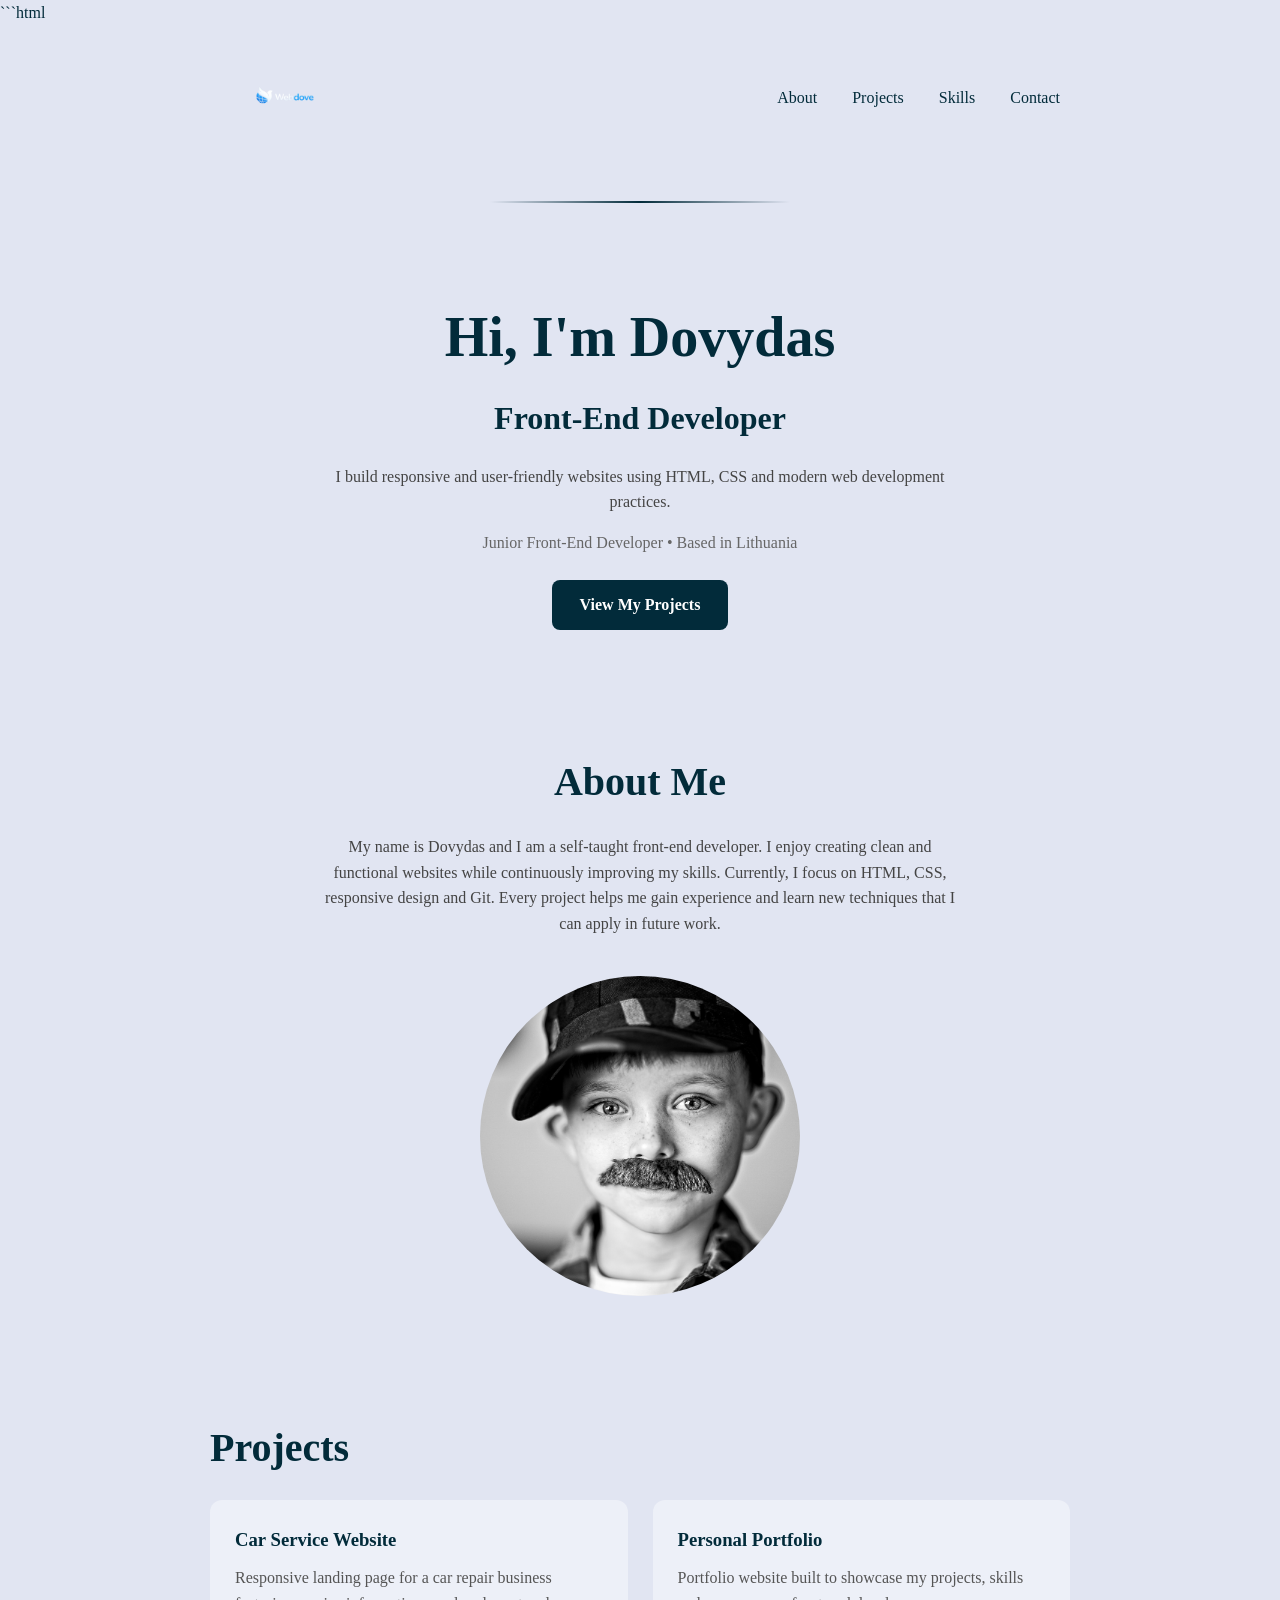
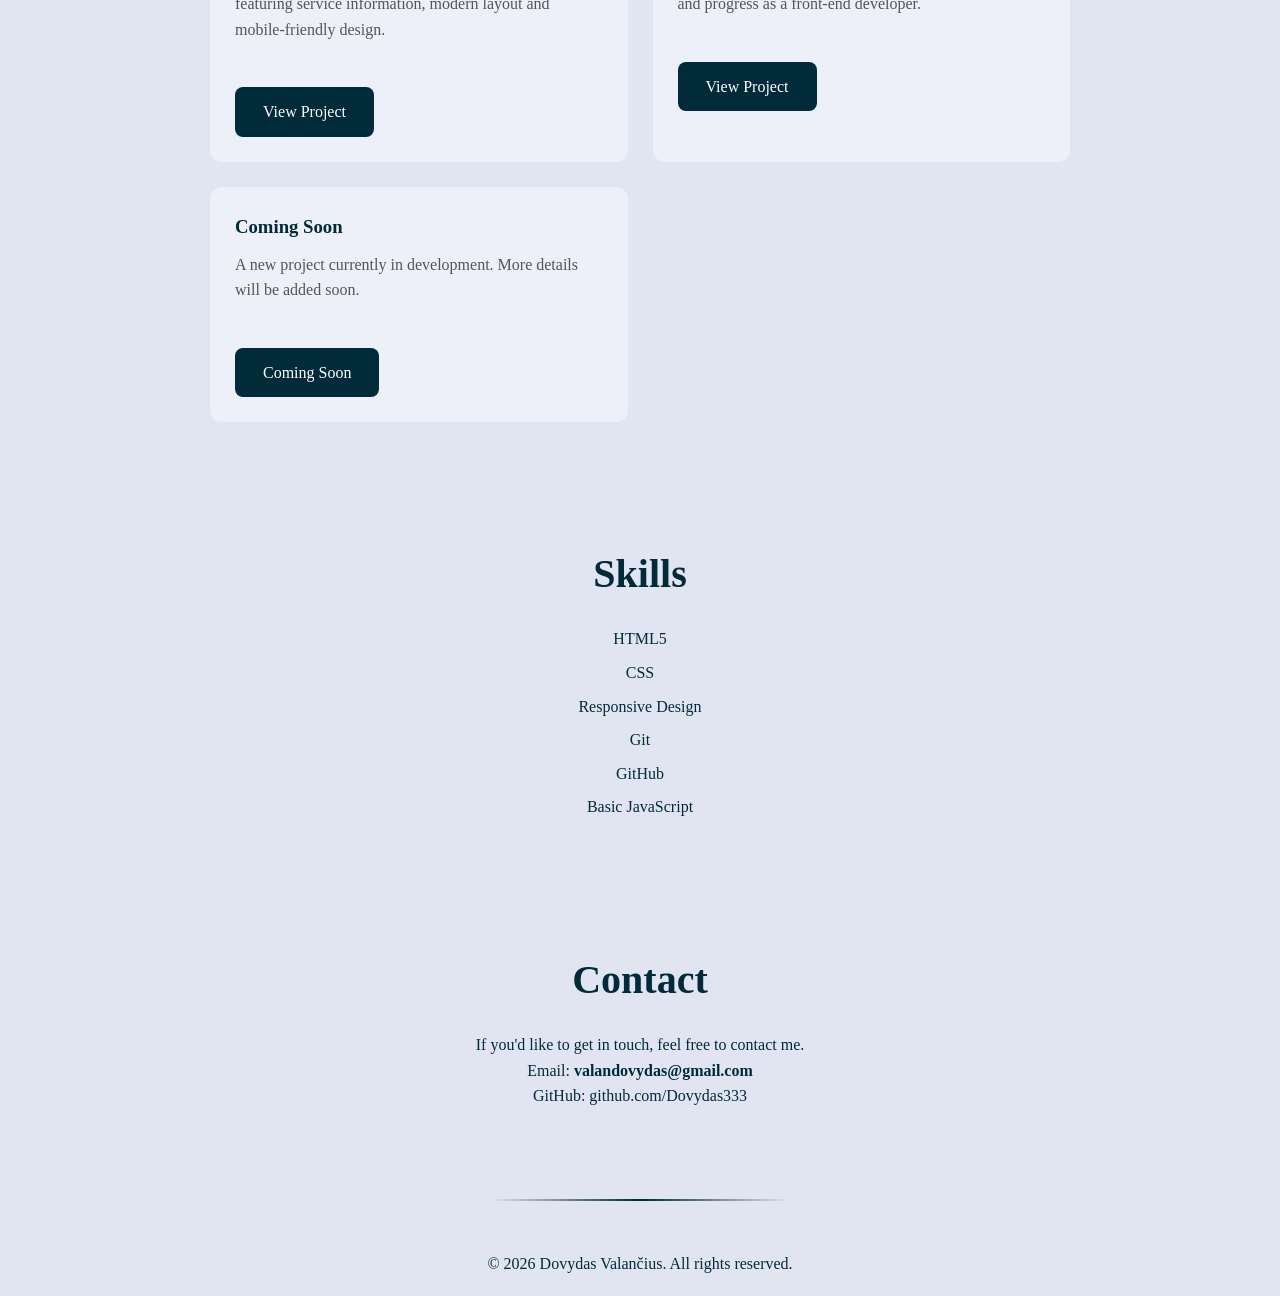
==== index.html @ 3515fc51 "Add files via upload" ====
```html
<!DOCTYPE html>
<html lang="en">
<head>
  <meta charset="UTF-8">
  <meta name="author" content="Dovydas Valančius">
  <meta name="viewport" content="width=device-width, initial-scale=1.0">

  <title>Dovydas Valančius | Front-End Developer</title>

  <link rel="icon" href="webdove.png" type="image/png">
  <link rel="stylesheet" href="styles.css">
</head>

<body>

  <header class="header">
    <div class="wrapper">
      <nav aria-label="Main navigation">

        <a href="#" class="logo">
          <img src="webdove.png" id="webdove" alt="Webdove logo">
        </a>

        <ul>
          <li><a href="#about">About</a></li>
          <li><a href="#projects">Projects</a></li>
          <li><a href="#skills">Skills</a></li>
          <li><a href="#contact">Contact</a></li>
        </ul>

      </nav>
    </div>
  </header>

  <hr>

  <section class="hero">
    <div class="wrapper">

      <h1>Hi, I'm Dovydas</h1>

      <h2>Front-End Developer</h2>

      <p class="hero1">
        I build responsive and user-friendly websites using HTML, CSS and modern web development practices.
      </p>

      <p class="status">
        Junior Front-End Developer • Based in Lithuania
      </p>

      <a href="#projects" class="btn">
        <strong>View My Projects</strong>
      </a>

    </div>
  </section>

  <section id="about" class="about">
    <div class="wrapper">

      <h2>About Me</h2>

      <p class="aboutme">
        My name is Dovydas and I am a self-taught front-end developer.
        I enjoy creating clean and functional websites while continuously improving
        my skills. Currently, I focus on HTML, CSS, responsive design and Git.
        Every project helps me gain experience and learn new techniques that I can
        apply in future work.
      </p>

      <img src="profiline.jpg" id="profiline" alt="Dovydas Valančius">

    </div>
  </section>

  <section id="projects" class="projects">
    <div class="wrapper">

      <h2 class="projects1">Projects</h2>

      <div class="project-grid">

        <article class="project-card">

          <h3 class="projektas">Car Service Website</h3>

          <p class="description">
            Responsive landing page for a car repair business featuring service
            information, modern layout and mobile-friendly design.
          </p>

          <a href="projects/carfix/index.html" target="_blank" class="btn small">
            View Project
          </a>

        </article>

        <article class="project-card">

          <h3 class="projektas">Personal Portfolio</h3>

          <p class="description">
            Portfolio website built to showcase my projects, skills and progress
            as a front-end developer.
          </p>

          <a href="#" class="btn small">
            View Project
          </a>

        </article>

        <article class="project-card">

          <h3 class="projektas">Coming Soon</h3>

          <p class="description">
            A new project currently in development. More details will be added soon.
          </p>

          <a href="#" class="btn small">
            Coming Soon
          </a>

        </article>

      </div>

    </div>
  </section>

  <section id="skills" class="skills">
    <div class="wrapper">

      <h2 class="skills1">Skills</h2>

      <ul class="skills-list">
        <li>HTML5</li>
        <li>CSS</li>
        <li>Responsive Design</li>
        <li>Git</li>
        <li>GitHub</li>
        <li>Basic JavaScript</li>
      </ul>

    </div>
  </section>

  <section id="contact" class="contact">
    <div class="wrapper">

      <h2>Contact</h2>

      <p>
        If you'd like to get in touch, feel free to contact me.
      </p>

      <p>
        Email:
        <strong>valandovydas@gmail.com</strong>
      </p>

      <p>
        GitHub:
        <a href="https://github.com/Dovydas333" target="_blank">
          github.com/Dovydas333
        </a>
      </p>

    </div>
  </section>

  <hr>

  <footer class="footer">
    <div class="wrapper">
      <p>© 2026 Dovydas Valančius. All rights reserved.</p>
    </div>
  </footer>

</body>
</html>
---- styles.css ----
* {
  box-sizing: border-box;
  margin: 0;
  padding: 0;
}

body {
  font-family: Georgia, serif;
  background: #e1e5f2;
  color: #022b3a;
  line-height: 1.6;
}

a {
  text-decoration: none;
  color: inherit;
}

ul {
  list-style: none;
}

img {
  display: block;
  max-width: 100%;
}

.wrapper {
  max-width: 900px;
  margin: 0 auto;
  padding: 0 20px;
}

header {
  padding: 20px 0;
}

nav {
  display: flex;
  justify-content: space-between;
  align-items: center;
}

nav ul {
  display: flex;
  gap: 15px;
}

nav a {
  padding: 6px 10px;
  border-radius: 5px;
  transition: 0.2s;
}

nav a:hover {
  background: #022b3a;
  color: white;
}

#webdove {
  width: 140px;
}

section {
  padding: 60px 0;
}

.hero {
  text-align: center;
}

.hero h1 {
  font-size: 3.5rem;
  margin-bottom: 10px;
}

.hero h2 {
  font-size: 2rem;
  margin-bottom: 20px;
}

.hero1,
.aboutme {
  max-width: 650px;
  margin: 0 auto;
  color: #444;
}

.status {
  margin-top: 15px;
  color: #666;
}

.btn {
  display: inline-block;
  margin-top: 25px;
  padding: 12px 28px;
  background: #022b3a;
  color: white;
  border-radius: 8px;
  transition: 0.2s;
}

.btn:hover {
  transform: translateY(-2px);
}

.about {
  text-align: center;
}

.about h2,
.projects1,
.skills1,
.contact h2 {
  font-size: 2.5rem;
  margin-bottom: 20px;
}

#profiline {
  width: 320px;
  height: 320px;
  object-fit: cover;
  border-radius: 50%;
  margin: 40px auto 0;
}

.project-grid {
  display: grid;
  grid-template-columns: repeat(auto-fit, minmax(280px, 1fr));
  gap: 25px;
}

.project-card {
  padding: 25px;
  border-radius: 12px;
  background: rgba(255,255,255,0.4);
  transition: 0.2s;
}

.project-card:hover {
  transform: translateY(-4px);
}

.projektas {
  margin-bottom: 10px;
}

.description {
  color: #555;
  margin-bottom: 20px;
}

.skills {
  text-align: center;
}

.skills-list li {
  margin: 8px 0;
}

.contact {
  text-align: center;
}

.footer {
  text-align: center;
  padding: 20px 0;
}

hr {
  border: 0;
  height: 2px;
  width: 300px;
  margin: 30px auto;
  background: linear-gradient(
    to right,
    transparent,
    #022b3a,
    transparent
  );
}

@media (max-width: 600px) {
  nav {
    flex-direction: column;
    gap: 20px;
  }

  nav ul {
    flex-direction: column;
    text-align: center;
  }

  .hero h1 {
    font-size: 2.5rem;
  }

  .hero h2 {
    font-size: 1.6rem;
  }

  #profiline {
    width: 240px;
    height: 240px;
  }
}
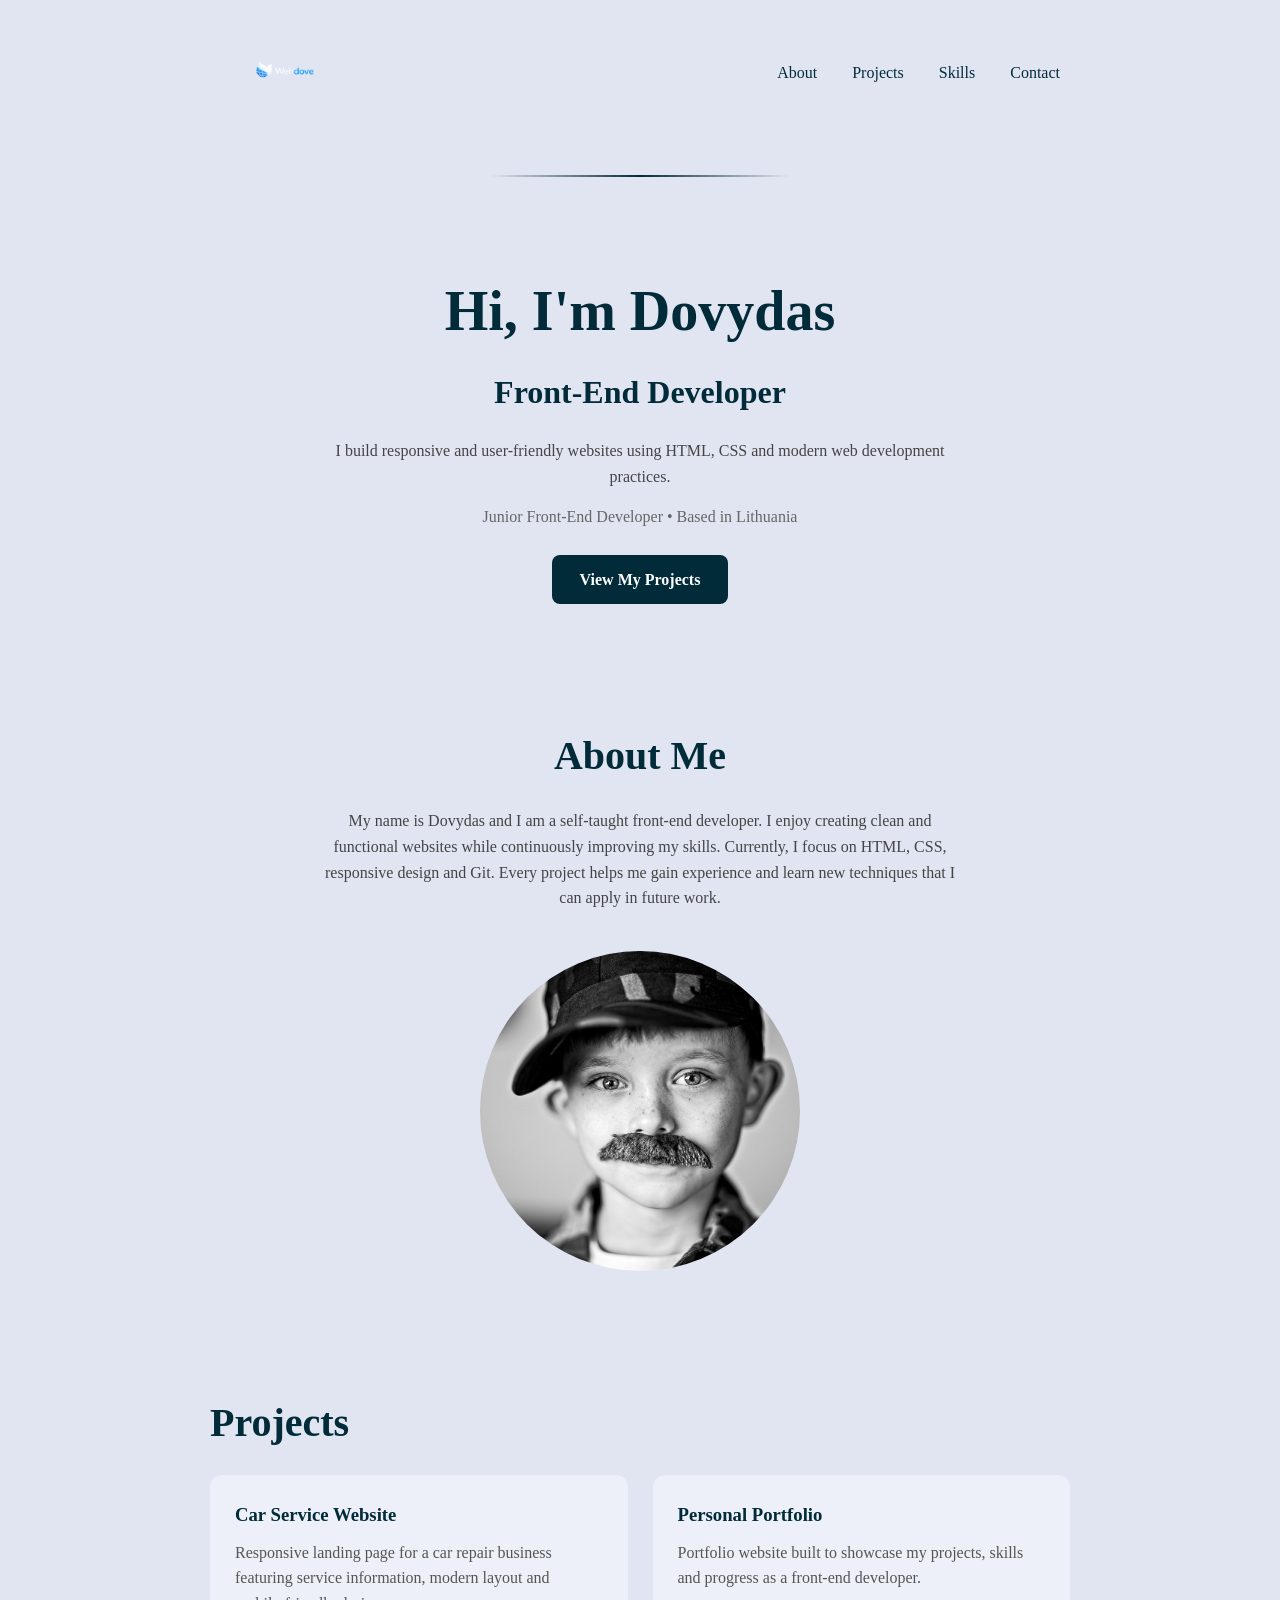
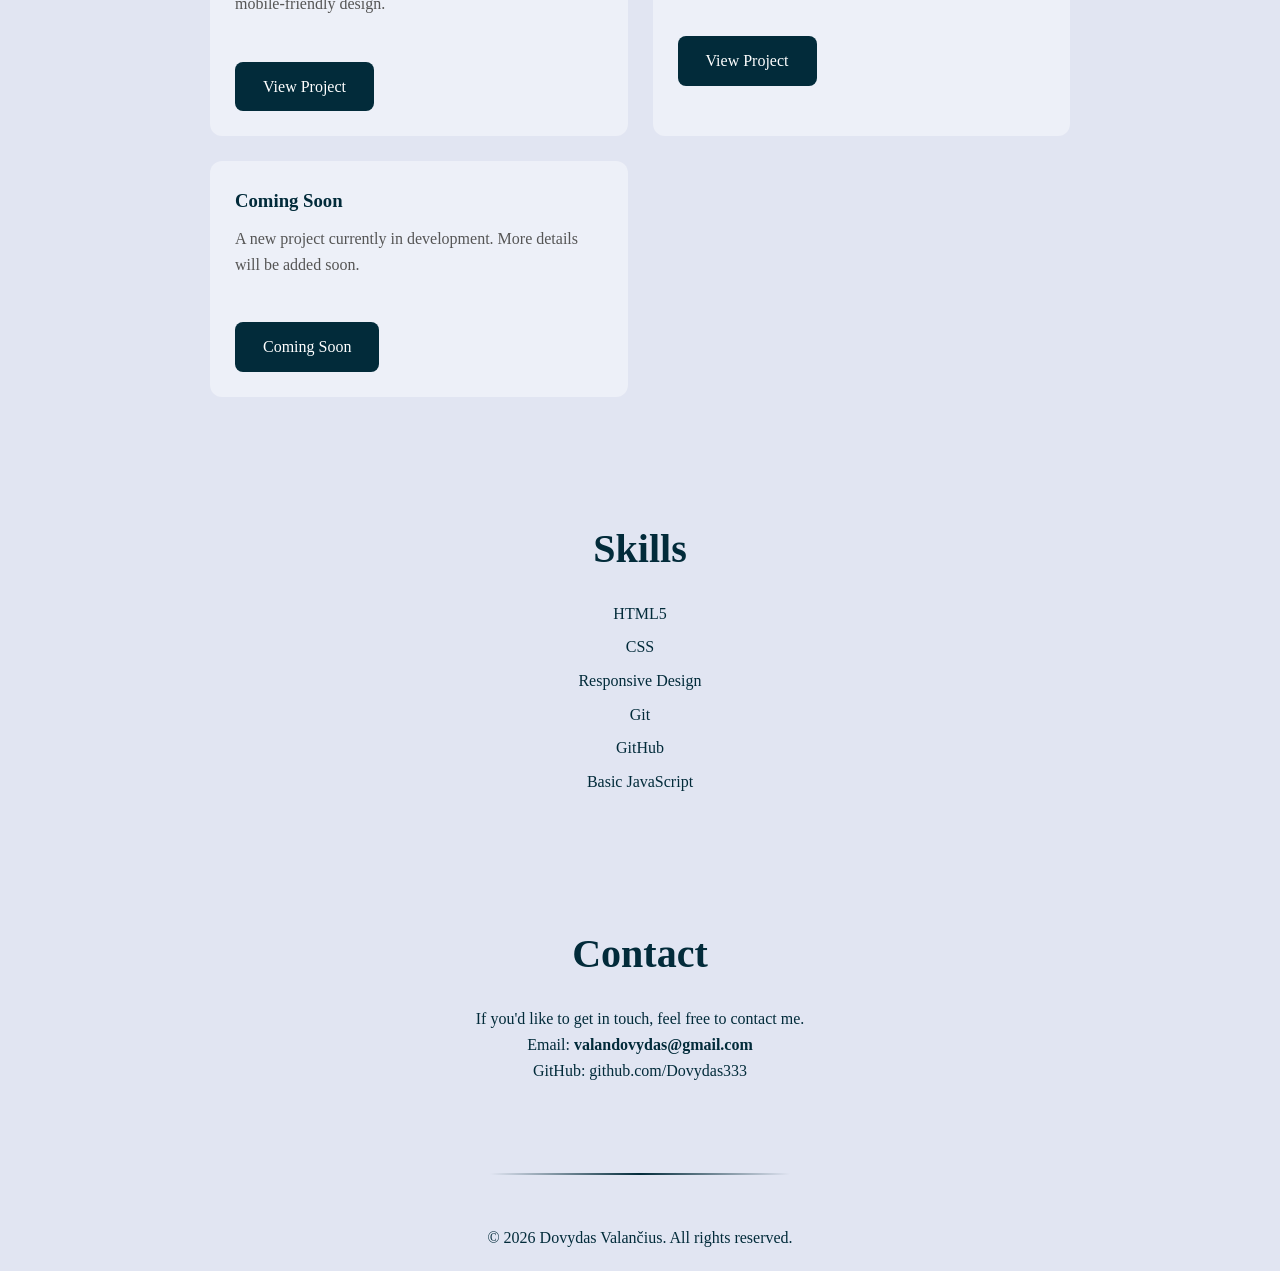
==== commit 24a0263e: "Update index.html" ====
--- a/index.html
+++ b/index.html
@@ -1,4 +1,4 @@
-```html
+
 <!DOCTYPE html>
 <html lang="en">
 <head>
